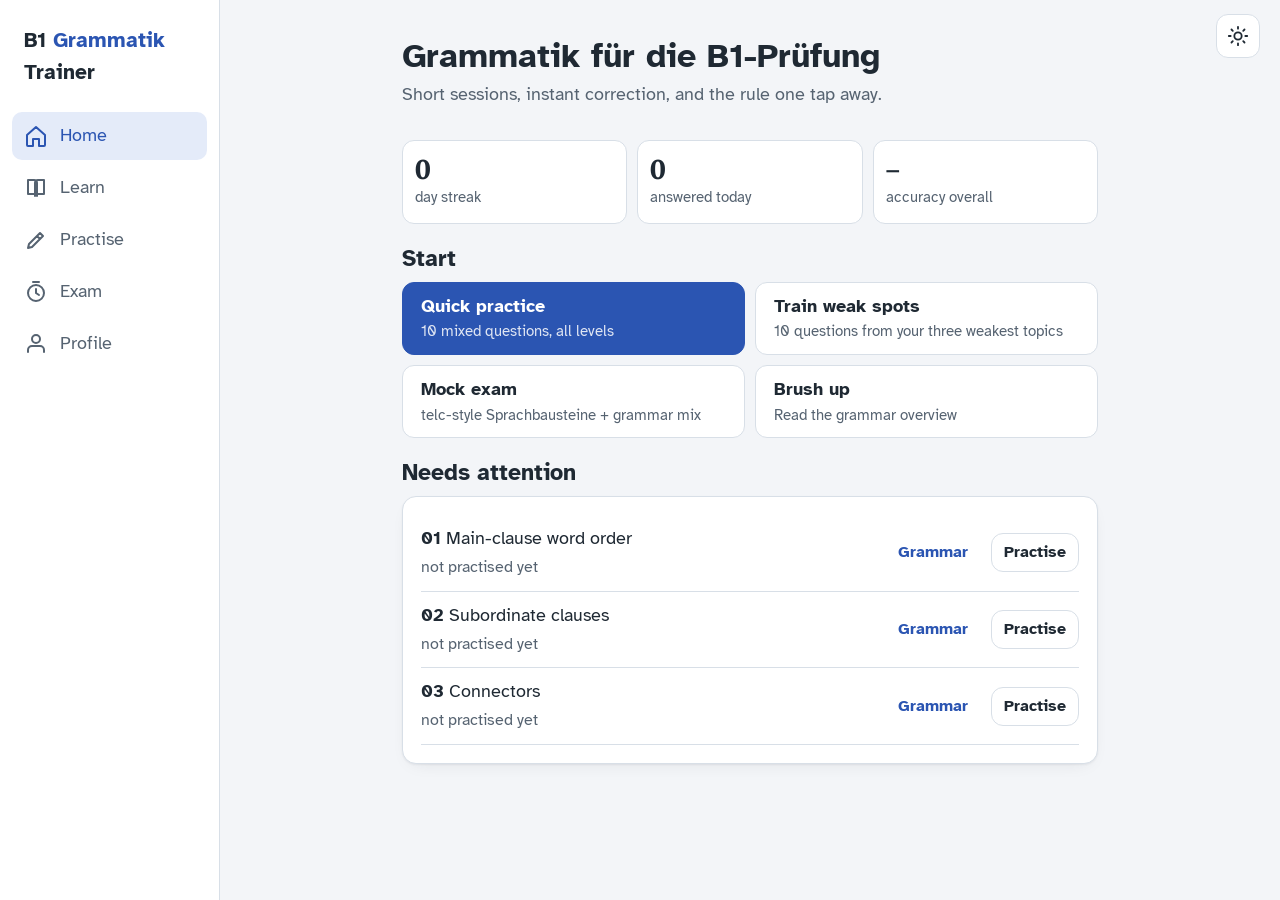
==== index.html @ e965fde0 "B1 Grammatik Trainer: telc B1 grammar practice app Static HTML/CSS/JS app with 27 grammar topics, 41" ====
<!doctype html>
<html lang="en">
<head>
<meta charset="utf-8">
<meta name="viewport" content="width=device-width, initial-scale=1, viewport-fit=cover">
<meta name="color-scheme" content="light dark">
<meta name="theme-color" content="#f3f5f8">
<title>B1 Grammatik Trainer</title>
<meta name="description" content="Practise German B1 grammar for the telc exam: 27 topics, 400+ exercises, five exercise types, three levels, and a telc-style mock exam.">
<link rel="preconnect" href="https://fonts.googleapis.com">
<link rel="preconnect" href="https://fonts.gstatic.com" crossorigin>
<link href="https://fonts.googleapis.com/css2?family=Atkinson+Hyperlegible:ital,wght@0,400;0,700;1,400&family=Literata:ital,opsz,wght@0,7..72,400;0,7..72,600;1,7..72,400&display=swap" rel="stylesheet">
<link rel="stylesheet" href="css/style.css">
<link rel="icon" href="data:image/svg+xml,%3Csvg xmlns='http://www.w3.org/2000/svg' viewBox='0 0 32 32'%3E%3Crect width='32' height='32' rx='7' fill='%232b55b2'/%3E%3Ctext x='16' y='22' font-size='17' font-family='Georgia,serif' font-weight='700' text-anchor='middle' fill='white'%3EB1%3C/text%3E%3C/svg%3E">
</head>
<body>
<header class="top">
  <div class="brand">B1 <span>Grammatik</span> Trainer</div>
  <div class="actions">
    <button id="theme-btn" class="icon-btn" aria-label="Switch light or dark theme" title="Light / dark">
      <svg viewBox="0 0 24 24" fill="none" stroke="currentColor" stroke-width="2" stroke-linecap="round"><circle cx="12" cy="12" r="4"/><path d="M12 2v2M12 20v2M4.9 4.9l1.4 1.4M17.7 17.7l1.4 1.4M2 12h2M20 12h2M4.9 19.1l1.4-1.4M17.7 6.3l1.4-1.4"/></svg>
    </button>
  </div>
</header>

<main id="view" aria-live="polite"></main>

<nav class="tabs" aria-label="Main">
  <div class="rail-brand">B1 <span>Grammatik</span><br>Trainer</div>
  <button data-route="home"><svg viewBox="0 0 24 24" fill="none" stroke="currentColor" stroke-width="2" stroke-linejoin="round"><path d="M3 11l9-8 9 8v10a1 1 0 0 1-1 1h-5v-7H9v7H4a1 1 0 0 1-1-1z"/></svg>Home</button>
  <button data-route="learn"><svg viewBox="0 0 24 24" fill="none" stroke="currentColor" stroke-width="2" stroke-linejoin="round"><path d="M4 4h6a3 3 0 0 1 3 3v13a2 2 0 0 0-2-2H4zM20 4h-6a3 3 0 0 0-3 3v13a2 2 0 0 1 2-2h7z"/></svg>Learn</button>
  <button data-route="practise"><svg viewBox="0 0 24 24" fill="none" stroke="currentColor" stroke-width="2" stroke-linejoin="round"><path d="M4 20l4-1 11-11-3-3L5 16zM13 8l3 3"/></svg>Practise</button>
  <button data-route="exam"><svg viewBox="0 0 24 24" fill="none" stroke="currentColor" stroke-width="2" stroke-linecap="round"><circle cx="12" cy="13" r="8"/><path d="M12 9v4l3 2M9 2h6"/></svg>Exam</button>
  <button data-route="profile"><svg viewBox="0 0 24 24" fill="none" stroke="currentColor" stroke-width="2" stroke-linecap="round"><path d="M4 20v-2a4 4 0 0 1 4-4h8a4 4 0 0 1 4 4v2"/><circle cx="12" cy="7" r="4"/></svg>Profile</button>
</nav>

<div id="drawer" class="drawer" role="dialog" aria-label="Grammar"><div class="panel"></div></div>

<script src="data/topics.js"></script>
<script src="data/items.js"></script>
<script src="data/items-a.js"></script>
<script src="data/items-b.js"></script>
<script src="data/items-c.js"></script>
<script src="data/exam.js"></script>
<script src="js/store.js"></script>
<script src="js/engine.js"></script>
<script src="js/exam.js"></script>
<script src="js/app.js"></script>
</body>
</html>
---- css/style.css ----
/* B1 Grammatik Trainer — exercise-book look: cool paper, slate ink, fountain-pen blue,
   red pen for corrections, one marker-yellow for the gap. */
:root {
  --paper: #f3f5f8;
  --card: #ffffff;
  --ink: #1f2933;
  --ink-2: #566371;
  --line: #d8dfe7;
  --blue: #2b55b2;
  --blue-soft: #e4ebf9;
  --red: #c0392b;
  --red-soft: #fbe9e7;
  --green: #25794f;
  --green-soft: #e2f3ea;
  --marker: #fff0a3;
  --shadow: 0 1px 2px rgba(31, 41, 51, .06), 0 6px 20px -12px rgba(31, 41, 51, .18);
  --radius: 14px;
  --font-ui: "Atkinson Hyperlegible", system-ui, -apple-system, "Segoe UI", sans-serif;
  --font-de: "Literata", Georgia, "Times New Roman", serif;
  --fs: 18px;
}
@media (prefers-color-scheme: dark) {
  :root:not([data-theme="light"]) {
    --paper: #151a20; --card: #1d242c; --ink: #e7ebef; --ink-2: #9ba6b2; --line: #2f3944;
    --blue: #8db0ff; --blue-soft: #233351; --red: #f2857a; --red-soft: #3d2320;
    --green: #62c698; --green-soft: #1d3a2d; --marker: #5a5120;
    --shadow: 0 1px 2px rgba(0,0,0,.3), 0 8px 24px -12px rgba(0,0,0,.6);
  }
}
:root[data-theme="dark"] {
  --paper: #151a20; --card: #1d242c; --ink: #e7ebef; --ink-2: #9ba6b2; --line: #2f3944;
  --blue: #8db0ff; --blue-soft: #233351; --red: #f2857a; --red-soft: #3d2320;
  --green: #62c698; --green-soft: #1d3a2d; --marker: #5a5120;
  --shadow: 0 1px 2px rgba(0,0,0,.3), 0 8px 24px -12px rgba(0,0,0,.6);
}
:root[data-fs="small"] { --fs: 16px; }
:root[data-fs="large"] { --fs: 20px; }

* { box-sizing: border-box; }
html { font-size: var(--fs); -webkit-text-size-adjust: 100%; }
body {
  margin: 0; background: var(--paper); color: var(--ink);
  font-family: var(--font-ui); line-height: 1.55;
  min-height: 100vh; padding-bottom: 72px;
}
@media (min-width: 900px) { body { padding-bottom: 0; padding-left: 220px; } }
button, input { font: inherit; color: inherit; }
button { cursor: pointer; }
a { color: var(--blue); }
:focus-visible { outline: 3px solid var(--blue); outline-offset: 2px; }
h1, h2, h3 { line-height: 1.2; margin: 0 0 .5rem; font-weight: 700; }
h1 { font-size: 1.6rem; } h2 { font-size: 1.25rem; } h3 { font-size: 1.05rem; }
p { margin: 0 0 .75rem; }
.muted { color: var(--ink-2); }
.small { font-size: .9rem; }
.de { font-family: var(--font-de); }

/* ---------- shell ---------- */
.top {
  position: sticky; top: 0; z-index: 5; background: var(--paper);
  display: flex; align-items: center; justify-content: space-between; gap: 12px;
  padding: 10px 16px; border-bottom: 1px solid var(--line);
}
.top .brand { font-weight: 700; letter-spacing: .01em; }
.top .brand span { color: var(--blue); }
.top .actions { display: flex; gap: 6px; }
main { max-width: 760px; margin: 0 auto; padding: 16px 16px 32px; }
@media (min-width: 900px) {
  main { padding: 28px 32px 48px; }
  .top { position: fixed; top: 14px; right: 20px; left: auto; border: 0; background: transparent; padding: 0; }
  .top .brand { display: none; }
}

nav.tabs {
  position: fixed; left: 0; right: 0; bottom: 0; z-index: 6;
  display: grid; grid-template-columns: repeat(5, 1fr);
  background: var(--card); border-top: 1px solid var(--line);
  padding: 4px 4px calc(4px + env(safe-area-inset-bottom));
}
nav.tabs button {
  background: none; border: 0; border-radius: 10px; padding: 6px 2px 4px;
  display: flex; flex-direction: column; align-items: center; gap: 2px;
  color: var(--ink-2); font-size: .72rem; min-height: 52px;
}
nav.tabs button svg { width: 24px; height: 24px; }
nav.tabs button.active { color: var(--blue); background: var(--blue-soft); }
@media (min-width: 900px) {
  nav.tabs {
    top: 0; bottom: 0; right: auto; width: 220px; padding: 20px 12px;
    grid-template-columns: 1fr; grid-auto-rows: max-content; gap: 4px;
    border-top: 0; border-right: 1px solid var(--line);
  }
  nav.tabs .rail-brand { font-weight: 700; font-size: 1.15rem; padding: 4px 12px 20px; }
  nav.tabs .rail-brand span { color: var(--blue); }
  nav.tabs button { flex-direction: row; gap: 12px; font-size: 1rem; padding: 10px 12px; min-height: 44px; justify-content: flex-start; }
}
nav.tabs .rail-brand { display: none; }
@media (min-width: 900px) { nav.tabs .rail-brand { display: block; } }

/* ---------- primitives ---------- */
.card {
  background: var(--card); border: 1px solid var(--line); border-radius: var(--radius);
  padding: 18px; margin-bottom: 14px; box-shadow: var(--shadow);
}
.btn {
  display: inline-flex; align-items: center; justify-content: center; gap: 8px;
  min-height: 48px; padding: 10px 18px; border-radius: 12px;
  border: 1px solid var(--line); background: var(--card); color: var(--ink);
  font-weight: 600; text-decoration: none;
}
.btn:hover { border-color: var(--blue); }
.btn.primary { background: var(--blue); border-color: var(--blue); color: #fff; }
:root[data-theme="dark"] .btn.primary, :root:not([data-theme="light"]) .btn.primary { color: var(--paper); }
@media (prefers-color-scheme: light) { :root:not([data-theme="dark"]) .btn.primary { color: #fff; } }
.btn.quiet { border-color: transparent; background: transparent; color: var(--blue); }
.btn.small { min-height: 38px; padding: 6px 12px; font-size: .9rem; }
.btn.block { width: 100%; }
.btn:disabled { opacity: .5; cursor: default; }
.row { display: flex; flex-wrap: wrap; gap: 10px; align-items: center; }
.row.between { justify-content: space-between; }
.stack > * + * { margin-top: 10px; }
.icon-btn { width: 44px; height: 44px; border-radius: 12px; border: 1px solid var(--line); background: var(--card); display: inline-grid; place-items: center; }
.icon-btn svg { width: 22px; height: 22px; }
.chip {
  display: inline-flex; align-items: center; min-height: 40px; padding: 6px 14px; border-radius: 999px;
  border: 1px solid var(--line); background: var(--card); font-size: .95rem;
}
.chip.on { background: var(--blue-soft); border-color: var(--blue); color: var(--blue); font-weight: 600; }
.seg { display: inline-flex; border: 1px solid var(--line); border-radius: 12px; overflow: hidden; }
.seg button { border: 0; background: var(--card); padding: 10px 14px; min-height: 44px; font-weight: 600; color: var(--ink-2); }
.seg button + button { border-left: 1px solid var(--line); }
.seg button.on { background: var(--blue); color: #fff; }
.callout { border-left: 4px solid var(--red); background: var(--red-soft); padding: 10px 14px; border-radius: 8px; }
.callout.blue { border-color: var(--blue); background: var(--blue-soft); }
.callout.green { border-color: var(--green); background: var(--green-soft); }
.bar { height: 8px; background: var(--line); border-radius: 999px; overflow: hidden; }
.bar > i { display: block; height: 100%; background: var(--blue); border-radius: 999px; transition: width .3s; }
.bar.green > i { background: var(--green); }
table.grid { width: 100%; border-collapse: collapse; font-size: .95rem; }
table.grid th, table.grid td { text-align: left; padding: 6px 8px; border-bottom: 1px solid var(--line); vertical-align: top; }
table.grid th { color: var(--ink-2); font-weight: 600; }
.table-wrap { overflow-x: auto; }
input.text {
  min-height: 48px; padding: 8px 12px; border-radius: 10px; border: 1px solid var(--line);
  background: var(--card); width: 100%; font-family: var(--font-de); font-size: 1.1rem;
}
input.text:focus { border-color: var(--blue); }
label.field { display: block; font-weight: 600; margin-bottom: 6px; }
.num, .stat b, .topic-card .n, .mrow > .muted, .topic-line > span:first-child, .gaprow .n, .cloze .g .n { font-family: var(--font-de); font-variant-numeric: tabular-nums; }
.kbd { font-size: .75rem; color: var(--ink-2); border: 1px solid var(--line); border-radius: 6px; padding: 0 6px; margin-right: 8px; }
.empty { text-align: center; color: var(--ink-2); padding: 24px 12px; }
.hidden { display: none !important; }
hr { border: 0; border-top: 1px solid var(--line); margin: 14px 0; }

/* ---------- home ---------- */
.hero { padding: 8px 0 18px; }
.hero h1 { font-size: 1.9rem; margin-bottom: .2rem; }
.stats { display: grid; grid-template-columns: repeat(3, 1fr); gap: 10px; }
.stat { background: var(--card); border: 1px solid var(--line); border-radius: 12px; padding: 12px; }
.stat b { display: block; font-size: 1.5rem; line-height: 1.1; }
.stat span { font-size: .85rem; color: var(--ink-2); }
.quick { display: grid; gap: 10px; }
@media (min-width: 600px) { .quick { grid-template-columns: 1fr 1fr; } }
.quick .btn { justify-content: flex-start; min-height: 60px; text-align: left; }
.quick .btn small { display: block; font-weight: 400; color: var(--ink-2); }
.btn.primary small { color: inherit; opacity: .85; }

/* ---------- learn ---------- */
.topics { display: grid; gap: 10px; }
@media (min-width: 600px) { .topics { grid-template-columns: 1fr 1fr; } }
.topic-card {
  display: grid; grid-template-columns: 40px 1fr; gap: 12px; align-items: start;
  text-align: left; background: var(--card); border: 1px solid var(--line); border-radius: 12px; padding: 12px 14px;
}
.topic-card:hover { border-color: var(--blue); }
.topic-card .n { font-family: var(--font-de); font-size: 1.3rem; color: var(--blue); line-height: 1.2; }
.topic-card b { display: block; }
.topic-card .tag { color: var(--ink-2); font-size: .9rem; }
.dots { display: flex; gap: 4px; margin-top: 6px; }
.dots i { width: 22px; height: 6px; border-radius: 3px; background: var(--line); display: block; }
.dots i.p { background: var(--blue); opacity: .5; }
.dots i.m { background: var(--green); }
.sheet .ex { display: grid; gap: 8px; }
.sheet .ex div { border-left: 3px solid var(--line); padding: 2px 12px; }
.sheet .ex .de { font-size: 1.1rem; }
.sheet .ex .en { color: var(--ink-2); font-size: .9rem; }
.sheet ul { padding-left: 1.2rem; margin: 0 0 .75rem; }
.sheet li { margin-bottom: .35rem; }

/* ---------- exercise ---------- */
.progress { display: flex; align-items: center; gap: 12px; margin-bottom: 12px; }
.progress .bar { flex: 1; }
.exercise .topic-line { color: var(--ink-2); font-size: .85rem; margin-bottom: 8px; display: flex; justify-content: space-between; gap: 8px; }
.exercise .instr { color: var(--ink-2); font-size: .95rem; margin-bottom: 8px; }
.exercise .prompt { font-family: var(--font-de); font-size: 1.35rem; line-height: 1.6; margin-bottom: 16px; }
.exercise .prompt .hint { font-family: var(--font-ui); color: var(--ink-2); font-size: .95rem; }
.gap {
  display: inline-block; min-width: 4ch; padding: 0 .3em; margin: 0 .1em;
  border-bottom: 3px solid var(--blue); background: var(--marker); border-radius: 3px 3px 0 0; line-height: 1.3;
}
.opts { display: grid; gap: 8px; }
.opt {
  text-align: left; min-height: 52px; padding: 10px 14px; border-radius: 12px; border: 1px solid var(--line);
  background: var(--card); font-family: var(--font-de); font-size: 1.15rem; display: flex; align-items: center; gap: 12px;
}
.opt .k { font-family: var(--font-ui); font-size: .8rem; color: var(--ink-2); border: 1px solid var(--line); border-radius: 6px; min-width: 24px; text-align: center; }
.opt:hover { border-color: var(--blue); }
.opt.sel { border-color: var(--blue); background: var(--blue-soft); }
.opt.ok { border-color: var(--green); background: var(--green-soft); }
.opt.bad { border-color: var(--red); background: var(--red-soft); }
.opt:disabled { cursor: default; }
.fill-row { display: flex; gap: 8px; align-items: stretch; }
.fill-row input { flex: 1; }
.words, .answer-line { display: flex; flex-wrap: wrap; gap: 8px; }
.answer-line { min-height: 60px; padding: 8px; border: 2px dashed var(--line); border-radius: 12px; margin-bottom: 12px; align-items: center; }
.answer-line.ok { border-color: var(--green); background: var(--green-soft); }
.answer-line.bad { border-color: var(--red); background: var(--red-soft); }
.tile {
  font-family: var(--font-de); font-size: 1.15rem; min-height: 46px; padding: 6px 14px; border-radius: 10px;
  border: 1px solid var(--line); background: var(--card); box-shadow: var(--shadow);
}
.tile:hover { border-color: var(--blue); }
.tile.ghost { visibility: hidden; }
.tile:disabled { cursor: default; }
.sentence { font-family: var(--font-de); font-size: 1.35rem; line-height: 1.9; }
.sentence .w {
  border: 0; background: none; padding: 2px 4px; border-radius: 6px; font: inherit; line-height: 1.3;
}
.sentence .w:hover { background: var(--blue-soft); }
.sentence .w.sel { background: var(--blue-soft); outline: 2px solid var(--blue); }
.sentence .w.strike { text-decoration: line-through; text-decoration-color: var(--red); text-decoration-thickness: 3px; color: var(--red); }
.sentence .w.missed { outline: 2px dashed var(--red); }
.sentence .ink { color: var(--blue); font-style: italic; margin-left: 4px; }
.feedback { border-radius: 12px; padding: 14px 16px; margin-top: 14px; border: 1px solid var(--line); }
.feedback.ok { border-color: var(--green); background: var(--green-soft); }
.feedback.bad { border-color: var(--red); background: var(--red-soft); }
.feedback .verdict { font-weight: 700; margin-bottom: 6px; }
.feedback .correct { font-family: var(--font-de); font-size: 1.15rem; }
.feedback .why { margin-top: 6px; }
.feedback .row { margin-top: 12px; }
.similar { margin-top: 12px; padding: 12px; border-radius: 10px; background: var(--card); border: 1px solid var(--line); }
.summary .big { font-size: 2.4rem; font-weight: 700; line-height: 1; }

/* ---------- exam ---------- */
.exam-head { display: flex; justify-content: space-between; align-items: center; gap: 8px; margin-bottom: 12px; }
.timer { font-variant-numeric: tabular-nums; font-weight: 700; padding: 6px 12px; border-radius: 10px; background: var(--card); border: 1px solid var(--line); }
.timer.low { color: var(--red); border-color: var(--red); }
.cloze { font-family: var(--font-de); font-size: 1.15rem; line-height: 1.9; white-space: pre-line; }
.cloze .g {
  display: inline-block; min-width: 3.2em; padding: 0 .4em; margin: 0 .1em; border-radius: 6px; line-height: 1.4;
  background: var(--marker); border-bottom: 3px solid var(--blue); font: inherit; cursor: pointer; text-align: center;
}
.cloze .g .n { font-family: var(--font-ui); font-size: .7rem; color: var(--ink-2); vertical-align: super; margin-right: 2px; }
.cloze .g.active { outline: 3px solid var(--blue); }
.cloze .g.ok { background: var(--green-soft); border-color: var(--green); }
.cloze .g.bad { background: var(--red-soft); border-color: var(--red); }
.gaprows { display: grid; gap: 8px; margin-top: 14px; }
.gaprow { display: grid; grid-template-columns: 2.2em 1fr; gap: 8px; align-items: center; }
.gaprow .n { font-weight: 700; color: var(--ink-2); }
.gaprow .abc { display: flex; gap: 6px; flex-wrap: wrap; }
.gaprow .abc button {
  min-height: 42px; padding: 4px 12px; border-radius: 10px; border: 1px solid var(--line); background: var(--card);
  font-family: var(--font-de); font-size: 1.05rem;
}
.gaprow .abc button.sel { background: var(--blue-soft); border-color: var(--blue); }
.gaprow .abc button.ok { background: var(--green-soft); border-color: var(--green); }
.gaprow .abc button.bad { background: var(--red-soft); border-color: var(--red); }
.bank { display: flex; flex-wrap: wrap; gap: 6px; margin-top: 14px; position: sticky; bottom: 76px; background: var(--card); padding: 8px; border-radius: 12px; border: 1px solid var(--line); box-shadow: var(--shadow); max-height: 34vh; overflow: auto; }
.bank .tile { font-size: 1rem; min-height: 40px; padding: 4px 10px; }
@media (min-width: 900px) { .bank { bottom: 12px; gap: 8px; padding: 10px; } .bank .tile { font-size: 1.1rem; min-height: 44px; } }
.bank .tile.used { opacity: .35; }
.parts { display: flex; gap: 6px; margin-bottom: 12px; flex-wrap: wrap; }
.exam-item { margin-bottom: 14px; }
.review-item { padding: 10px 0; border-bottom: 1px solid var(--line); }
.review-item .you { color: var(--red); }
.review-item .yes { color: var(--green); }

/* ---------- profile ---------- */
.mastery { display: grid; gap: 6px; }
.mrow { display: grid; grid-template-columns: 2em 1fr repeat(3, 56px); gap: 8px; align-items: center; font-size: .92rem; }
.mrow .t { white-space: nowrap; overflow: hidden; text-overflow: ellipsis; }
.mrow .cell { height: 26px; border-radius: 6px; background: var(--line); position: relative; overflow: hidden; border: 0; padding: 0; }
.mrow .cell i { position: absolute; left: 0; top: 0; bottom: 0; background: var(--blue); opacity: .85; }
.mrow .cell.m i { background: var(--green); }
.mrow .cell span { position: absolute; inset: 0; display: grid; place-items: center; font-size: .75rem; color: var(--ink); }
.mhead { display: grid; grid-template-columns: 2em 1fr repeat(3, 56px); gap: 8px; font-size: .8rem; color: var(--ink-2); margin-bottom: 4px; }
.mhead span:nth-child(n+3) { text-align: center; }

/* ---------- drawer ---------- */
.drawer {
  position: fixed; inset: 0; z-index: 20; background: rgba(15, 20, 28, .45); display: none;
}
.drawer.open { display: block; }
.drawer .panel {
  position: absolute; right: 0; top: 0; bottom: 0; width: min(560px, 100%); background: var(--paper);
  overflow-y: auto; padding: 16px 16px 40px; box-shadow: -8px 0 30px rgba(0,0,0,.2);
}
.drawer .panel-head { display: flex; justify-content: space-between; align-items: center; gap: 8px; margin-bottom: 8px; position: sticky; top: -16px; background: var(--paper); padding: 8px 0; }
@media (prefers-reduced-motion: no-preference) {
  .drawer.open .panel { animation: slide .22s ease-out; }
  @keyframes slide { from { transform: translateX(24px); } to { transform: none; } }
}
.toast { position: fixed; left: 50%; bottom: 90px; transform: translateX(-50%); background: var(--ink); color: var(--paper); padding: 10px 16px; border-radius: 10px; z-index: 30; font-size: .95rem; }
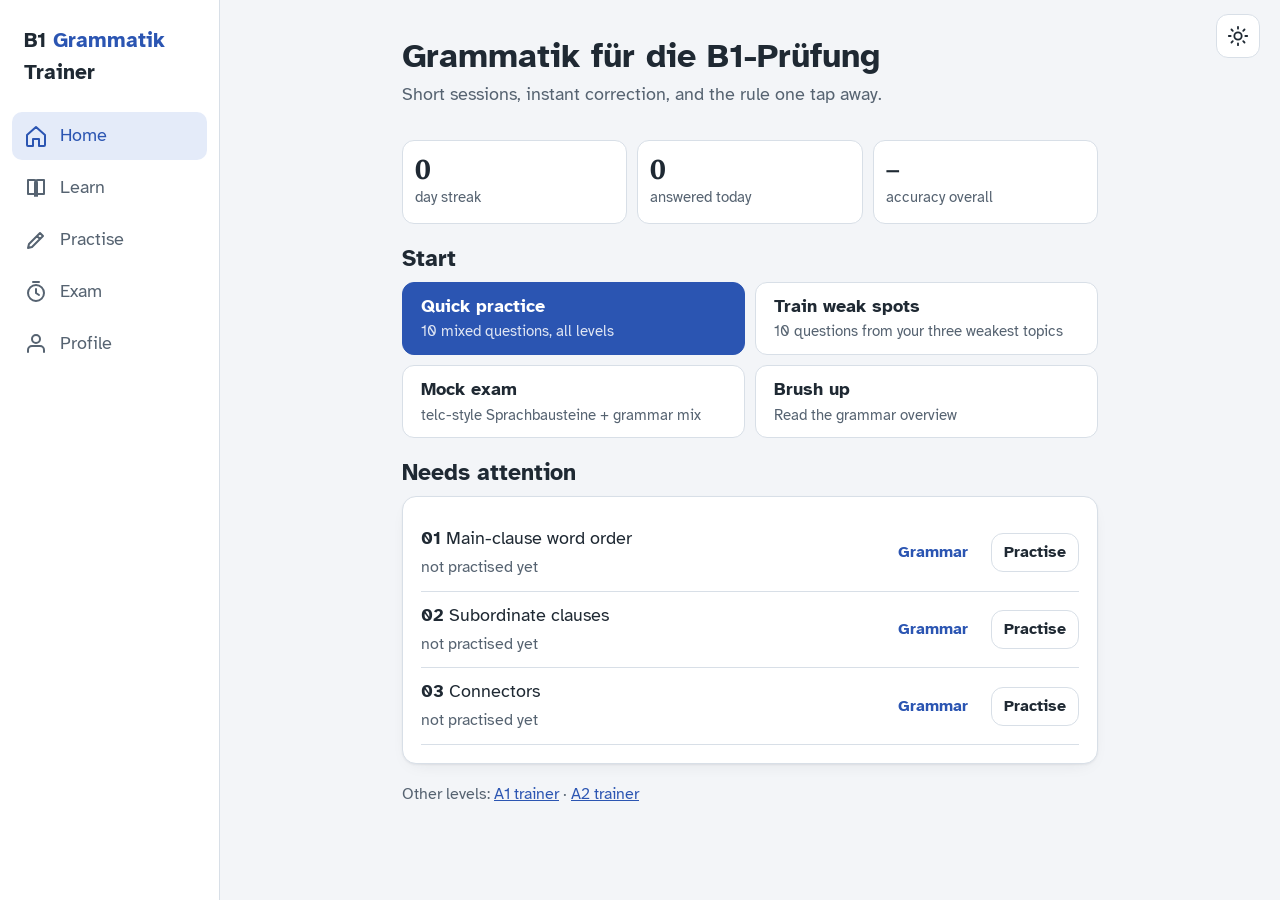
==== commit a4fe8842: "Double the exercise bank, shuffle exam options, share code with A1/A2 - 405 new items (data/items-d/" ====
--- a/index.html
+++ b/index.html
@@ -6,7 +6,7 @@
 <meta name="color-scheme" content="light dark">
 <meta name="theme-color" content="#f3f5f8">
 <title>B1 Grammatik Trainer</title>
-<meta name="description" content="Practise German B1 grammar for the telc exam: 27 topics, 400+ exercises, five exercise types, three levels, and a telc-style mock exam.">
+<meta name="description" content="Practise German B1 grammar for the telc exam: 27 topics, 800+ exercises, five exercise types, three levels, and a telc-style mock exam.">
 <link rel="preconnect" href="https://fonts.googleapis.com">
 <link rel="preconnect" href="https://fonts.gstatic.com" crossorigin>
 <link href="https://fonts.googleapis.com/css2?family=Atkinson+Hyperlegible:ital,wght@0,400;0,700;1,400&family=Literata:ital,opsz,wght@0,7..72,400;0,7..72,600;1,7..72,400&display=swap" rel="stylesheet">
@@ -36,11 +36,15 @@
 
 <div id="drawer" class="drawer" role="dialog" aria-label="Grammar"><div class="panel"></div></div>
 
+<script src="data/config.js"></script>
 <script src="data/topics.js"></script>
 <script src="data/items.js"></script>
 <script src="data/items-a.js"></script>
 <script src="data/items-b.js"></script>
 <script src="data/items-c.js"></script>
+<script src="data/items-d.js"></script>
+<script src="data/items-e.js"></script>
+<script src="data/items-f.js"></script>
 <script src="data/exam.js"></script>
 <script src="js/store.js"></script>
 <script src="js/engine.js"></script>
